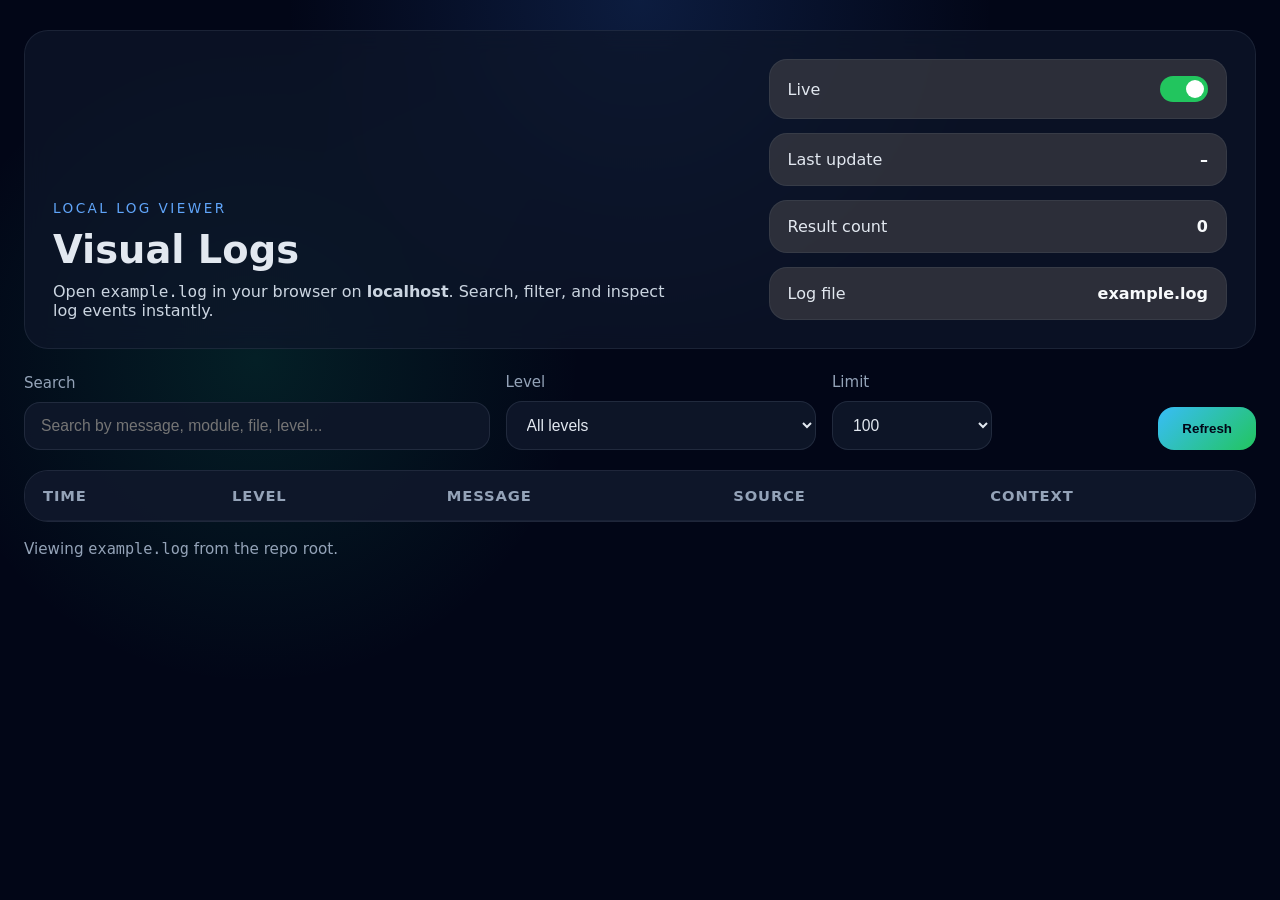
==== visuallogs/static/index.html @ e1c6f468 "feat: add App code" ====
<!DOCTYPE html>
<html lang="en">

<head>
    <meta charset="UTF-8" />
    <meta name="viewport" content="width=device-width, initial-scale=1.0" />
    <title>Visual Logs</title>
    <link rel="stylesheet" href="/static/app.css" />
</head>

<body>
    <div class="app-shell">
        <header class="hero">
            <div>
                <p class="eyebrow">Local Log Viewer</p>
                <h1>Visual Logs</h1>
                <p class="description">Open <code>example.log</code> in your browser on <strong>localhost</strong>.
                    Search, filter, and inspect log events instantly.</p>
            </div>
            <div class="status-panel">
                <div class="status-row"><span>Live</span><label class="toggle"><input id="liveToggle" type="checkbox"
                            checked /><span class="slider"></span></label></div>
                <div class="status-row"><span>Last update</span><strong id="updatedAt">–</strong></div>
                <div class="status-row"><span>Result count</span><strong id="recordCount">0</strong></div>
                <div class="status-row"><span>Log file</span><strong id="logPath">example.log</strong></div>
            </div>
        </header>

        <section class="controls">
            <div class="control-group">
                <label for="queryInput">Search</label>
                <input id="queryInput" type="search" placeholder="Search by message, module, file, level..." />
            </div>
            <div class="control-group">
                <label for="levelSelect">Level</label>
                <select id="levelSelect">
                    <option value="">All levels</option>
                    <option value="DEBUG">DEBUG</option>
                    <option value="INFO">INFO</option>
                    <option value="SUCCESS">SUCCESS</option>
                    <option value="WARNING">WARNING</option>
                    <option value="ERROR">ERROR</option>
                    <option value="CRITICAL">CRITICAL</option>
                </select>
            </div>
            <div class="control-group small">
                <label for="limitSelect">Limit</label>
                <select id="limitSelect">
                    <option value="50">50</option>
                    <option value="100" selected>100</option>
                    <option value="250">250</option>
                    <option value="500">500</option>
                </select>
            </div>
            <button id="refreshButton" class="primary">Refresh</button>
        </section>

        <section class="table-shell">
            <table>
                <thead>
                    <tr>
                        <th>Time</th>
                        <th>Level</th>
                        <th>Message</th>
                        <th>Source</th>
                        <th>Context</th>
                    </tr>
                </thead>
                <tbody id="logTableBody"></tbody>
            </table>
        </section>

        <div class="footer">
            <p>Viewing <code>example.log</code> from the repo root.</p>
        </div>
    </div>
    <script src="/static/app.js"></script>
</body>

</html>
---- static/app.css ----
:root {
  color-scheme: dark;
  font-family: Inter, ui-sans-serif, system-ui, -apple-system, BlinkMacSystemFont, "Segoe UI", sans-serif;
  background: #0f172a;
  color: #e2e8f0;
}

* {
  box-sizing: border-box;
}

body {
  margin: 0;
  min-height: 100vh;
  background: radial-gradient(circle at top, rgba(59, 130, 246, 0.18), transparent 32%),
    radial-gradient(circle at 20% 40%, rgba(16, 185, 129, 0.14), transparent 28%),
    #020617;
}

.app-shell {
  max-width: 1300px;
  margin: 0 auto;
  padding: 30px 24px 40px;
}

.hero {
  display: grid;
  grid-template-columns: 1.5fr 1fr;
  gap: 28px;
  align-items: end;
  padding: 28px;
  margin-bottom: 24px;
  background: rgba(15, 23, 42, 0.72);
  border: 1px solid rgba(148, 163, 184, 0.12);
  border-radius: 24px;
  backdrop-filter: blur(12px);
}

.eyebrow {
  font-size: 0.85rem;
  letter-spacing: 0.18em;
  text-transform: uppercase;
  color: #60a5fa;
  margin: 0 0 14px;
}

.hero h1 {
  font-size: clamp(2rem, 3vw, 3.1rem);
  margin: 0 0 12px;
  line-height: 1.05;
}

.description {
  font-size: 1rem;
  color: #cbd5e1;
  margin: 0;
  max-width: 620px;
}

.status-panel {
  display: grid;
  gap: 14px;
}

.status-row {
  display: flex;
  justify-content: space-between;
  align-items: center;
  gap: 12px;
  padding: 16px 18px;
  border-radius: 18px;
  background: rgba(63, 63, 70, 0.65);
  border: 1px solid rgba(148, 163, 184, 0.1);
}

.status-row strong {
  color: #f8fafc;
}

.toggle {
  position: relative;
  display: inline-block;
  width: 48px;
  height: 26px;
}

.toggle input {
  opacity: 0;
  width: 0;
  height: 0;
}

.slider {
  position: absolute;
  inset: 0;
  cursor: pointer;
  background: rgba(148, 163, 184, 0.2);
  border-radius: 999px;
  transition: background 0.2s ease;
}

.slider::before {
  content: "";
  position: absolute;
  left: 4px;
  top: 4px;
  width: 18px;
  height: 18px;
  border-radius: 50%;
  background: #fff;
  transition: transform 0.2s ease;
}

.toggle input:checked + .slider {
  background: #22c55e;
}

.toggle input:checked + .slider::before {
  transform: translateX(22px);
}

.controls {
  display: grid;
  grid-template-columns: minmax(0, 1.5fr) minmax(240px, 1fr) minmax(160px, 1fr) auto;
  gap: 16px;
  align-items: end;
  margin-bottom: 20px;
}

.control-group {
  display: grid;
  gap: 10px;
}

.control-group.small {
  max-width: 160px;
}

.control-group label {
  font-size: 0.94rem;
  color: #94a3b8;
}

.control-group input,
.control-group select {
  width: 100%;
  padding: 14px 16px;
  border-radius: 16px;
  border: 1px solid rgba(148, 163, 184, 0.15);
  background: rgba(15, 23, 42, 0.92);
  color: #e2e8f0;
  font-size: 0.98rem;
}

button.primary {
  padding: 14px 24px;
  border: none;
  border-radius: 16px;
  background: linear-gradient(135deg, #38bdf8 0%, #22c55e 100%);
  color: #020617;
  font-weight: 700;
  cursor: pointer;
}

button.primary:hover {
  filter: brightness(1.05);
}

.table-shell {
  overflow: auto;
  border-radius: 24px;
  border: 1px solid rgba(148, 163, 184, 0.14);
  background: rgba(15, 23, 42, 0.82);
}

table {
  width: 100%;
  border-collapse: collapse;
}

thead {
  background: rgba(15, 23, 42, 0.88);
}

th,
td {
  padding: 16px 18px;
  text-align: left;
  border-bottom: 1px solid rgba(148, 163, 184, 0.08);
}

th {
  font-size: 0.92rem;
  text-transform: uppercase;
  letter-spacing: 0.06em;
  color: #94a3b8;
}

tbody tr:hover {
  background: rgba(56, 189, 248, 0.06);
}

.level-chip {
  display: inline-flex;
  align-items: center;
  gap: 8px;
  padding: 8px 12px;
  border-radius: 999px;
  font-size: 0.86rem;
  font-weight: 700;
  white-space: nowrap;
}

.level-chip.debug {
  background: rgba(125, 211, 252, 0.16);
  color: #7dd3fc;
}

.level-chip.info {
  background: rgba(56, 189, 248, 0.18);
  color: #38bdf8;
}

.level-chip.success {
  background: rgba(34, 197, 94, 0.18);
  color: #86efac;
}

.level-chip.warning {
  background: rgba(251, 191, 36, 0.18);
  color: #facc15;
}

.level-chip.error {
  background: rgba(248, 113, 113, 0.18);
  color: #f87171;
}

.level-chip.critical {
  background: rgba(248, 113, 113, 0.22);
  color: #fee2e2;
}

.level-chip.unknown {
  background: rgba(148, 163, 184, 0.18);
  color: #cbd5e1;
}

.source,
.context {
  color: #cbd5e1;
  font-size: 0.94rem;
}

.source strong,
.context strong {
  color: #f8fafc;
}

.footer {
  margin-top: 18px;
  color: #94a3b8;
  font-size: 0.95rem;
}

@media (max-width: 900px) {
  .hero,
  .controls {
    grid-template-columns: 1fr;
  }
}

@media (max-width: 640px) {
  body {
    padding-bottom: 24px;
  }
  th,
  td {
    padding: 14px 12px;
  }
}
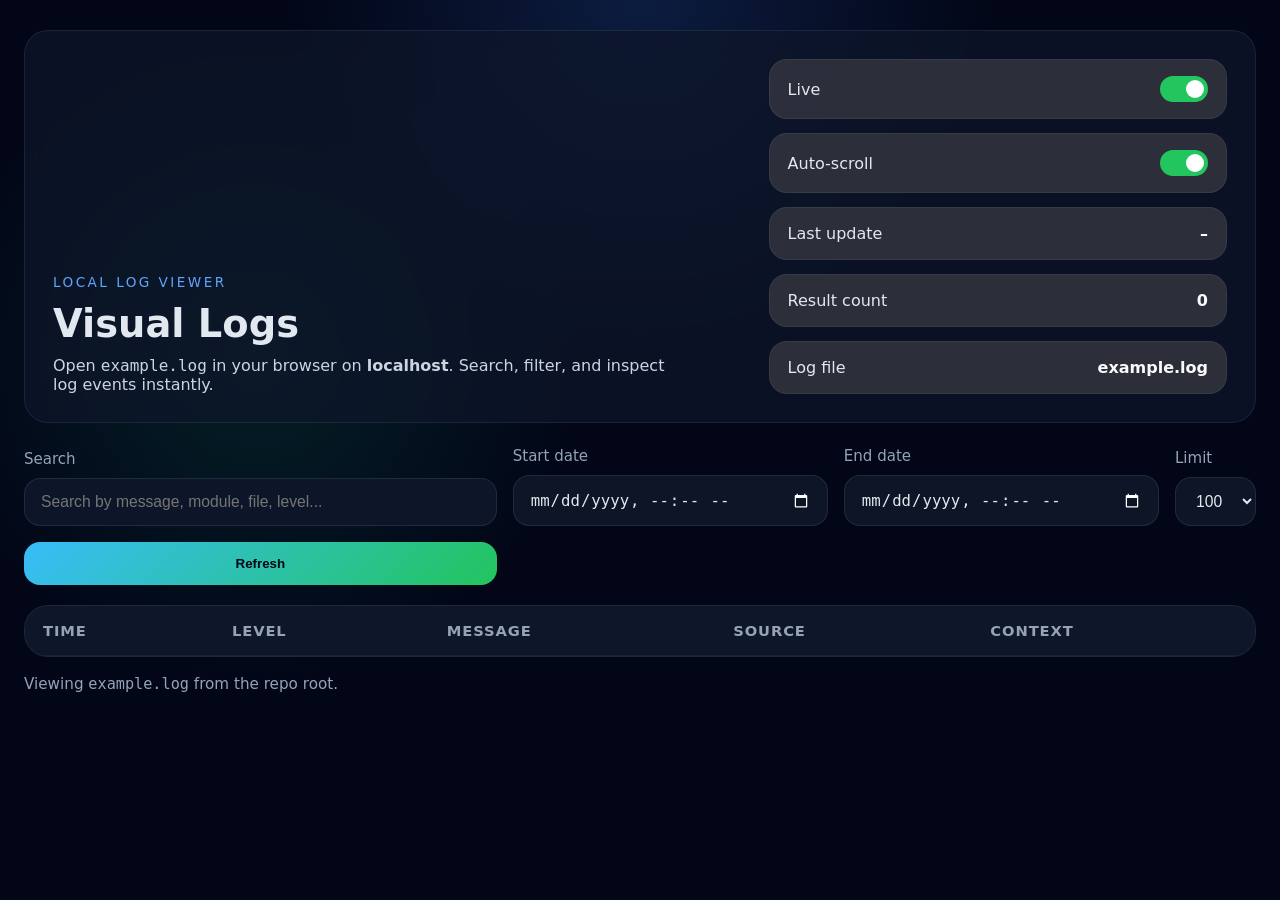
==== commit 99638ef8: "feat: add claude.md" ====
--- a/visuallogs/static/index.html
+++ b/visuallogs/static/index.html
@@ -20,6 +20,8 @@
             <div class="status-panel">
                 <div class="status-row"><span>Live</span><label class="toggle"><input id="liveToggle" type="checkbox"
                             checked /><span class="slider"></span></label></div>
+                <div class="status-row"><span>Auto-scroll</span><label class="toggle"><input id="autoScrollToggle" type="checkbox"
+                            checked /><span class="slider"></span></label></div>
                 <div class="status-row"><span>Last update</span><strong id="updatedAt">–</strong></div>
                 <div class="status-row"><span>Result count</span><strong id="recordCount">0</strong></div>
                 <div class="status-row"><span>Log file</span><strong id="logPath">example.log</strong></div>
@@ -32,16 +34,12 @@
                 <input id="queryInput" type="search" placeholder="Search by message, module, file, level..." />
             </div>
             <div class="control-group">
-                <label for="levelSelect">Level</label>
-                <select id="levelSelect">
-                    <option value="">All levels</option>
-                    <option value="DEBUG">DEBUG</option>
-                    <option value="INFO">INFO</option>
-                    <option value="SUCCESS">SUCCESS</option>
-                    <option value="WARNING">WARNING</option>
-                    <option value="ERROR">ERROR</option>
-                    <option value="CRITICAL">CRITICAL</option>
-                </select>
+                <label for="startDateInput">Start date</label>
+                <input id="startDateInput" type="datetime-local" />
+            </div>
+            <div class="control-group">
+                <label for="endDateInput">End date</label>
+                <input id="endDateInput" type="datetime-local" />
             </div>
             <div class="control-group small">
                 <label for="limitSelect">Limit</label>
